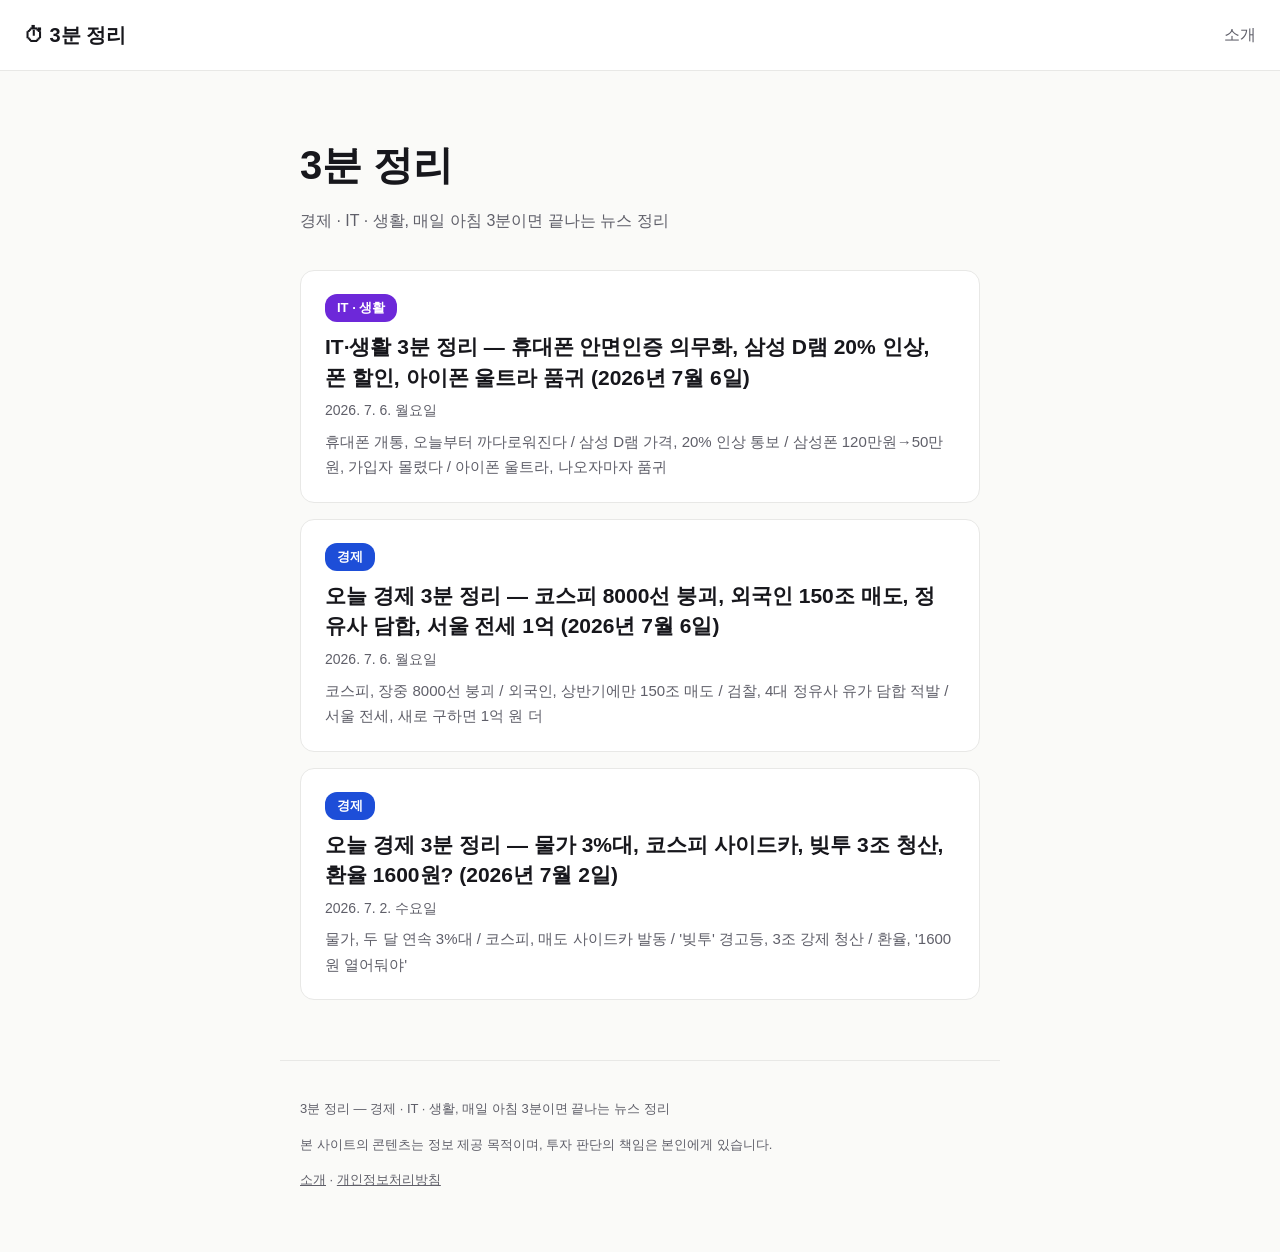
==== docs/index.html @ fee42cc3 "site/ -> docs/ for GitHub Pages branch deploy Co-Authored-By: Claude Fable 5 <noreply@anthropic.com>" ====
<!DOCTYPE html>
<html lang="ko">
<head>
<meta charset="utf-8">
<meta name="viewport" content="width=device-width, initial-scale=1">
<title>3분 정리</title>
<meta name="description" content="경제 · IT · 생활, 매일 아침 3분이면 끝나는 뉴스 정리">
<link rel="stylesheet" href="style.css">
<!-- adsense: 승인 후 이 자리에 스크립트 삽입 -->
</head>
<body>
<header class="top">
  <a class="brand" href="">⏱ 3분 정리</a>
  <nav><a href="about.html">소개</a></nav>
</header>
<main>
<section class="hero"><h1>3분 정리</h1><p>경제 · IT · 생활, 매일 아침 3분이면 끝나는 뉴스 정리</p></section><section class="list"><a class="card" href="posts/20260706_techlife.html"><span class="badge" style="background:#6D28D9">IT · 생활</span><h2>IT·생활 3분 정리 — 휴대폰 안면인증 의무화, 삼성 D램 20% 인상, 폰 할인, 아이폰 울트라 품귀 (2026년 7월 6일)</h2><p class="date">2026. 7. 6. 월요일</p><p class="sum">휴대폰 개통, 오늘부터 까다로워진다 / 삼성 D램 가격, 20% 인상 통보 / 삼성폰 120만원→50만원, 가입자 몰렸다 / 아이폰 울트라, 나오자마자 품귀</p></a>
<a class="card" href="posts/20260706_econ.html"><span class="badge" style="background:#1D4ED8">경제</span><h2>오늘 경제 3분 정리 — 코스피 8000선 붕괴, 외국인 150조 매도, 정유사 담합, 서울 전세 1억 (2026년 7월 6일)</h2><p class="date">2026. 7. 6. 월요일</p><p class="sum">코스피, 장중 8000선 붕괴 / 외국인, 상반기에만 150조 매도 / 검찰, 4대 정유사 유가 담합 적발 / 서울 전세, 새로 구하면 1억 원 더</p></a>
<a class="card" href="posts/20260702_econ.html"><span class="badge" style="background:#1D4ED8">경제</span><h2>오늘 경제 3분 정리 — 물가 3%대, 코스피 사이드카, 빚투 3조 청산, 환율 1600원? (2026년 7월 2일)</h2><p class="date">2026. 7. 2. 수요일</p><p class="sum">물가, 두 달 연속 3%대 / 코스피, 매도 사이드카 발동 / '빚투' 경고등, 3조 강제 청산 / 환율, '1600원 열어둬야'</p></a></section>
</main>
<footer>
  <p>3분 정리 — 경제 · IT · 생활, 매일 아침 3분이면 끝나는 뉴스 정리</p>
  <p>본 사이트의 콘텐츠는 정보 제공 목적이며, 투자 판단의 책임은 본인에게 있습니다.</p>
  <p><a href="about.html">소개</a> · <a href="privacy.html">개인정보처리방침</a></p>
</footer>
</body>
</html>
---- docs/style.css ----
:root { --ink:#17171c; --gray:#5f5f69; --line:#e8e8e6; --bg:#fafaf8; }
* { box-sizing:border-box; }
body { margin:0; background:var(--bg); color:var(--ink);
  font-family:"Pretendard","Malgun Gothic","Apple SD Gothic Neo",sans-serif; line-height:1.7; }
.top { display:flex; justify-content:space-between; align-items:center;
  padding:18px 24px; border-bottom:1px solid var(--line); background:#fff; }
.brand { font-weight:800; font-size:20px; color:var(--ink); text-decoration:none; }
.top nav a { color:var(--gray); text-decoration:none; margin-left:16px; }
main { max-width:720px; margin:0 auto; padding:24px 20px 60px; }
.hero { padding:36px 0 8px; }
.hero h1 { font-size:40px; margin:0 0 8px; }
.hero p { color:var(--gray); margin:0; }
.list { display:grid; gap:16px; margin-top:28px; }
.card { display:block; background:#fff; border:1px solid var(--line); border-radius:14px;
  padding:22px 24px; text-decoration:none; color:var(--ink); transition:transform .1s; }
.card:hover { transform:translateY(-2px); }
.card h2 { font-size:21px; margin:10px 0 6px; line-height:1.45; }
.card .sum { color:var(--gray); font-size:15px; margin:6px 0 0; }
.badge { display:inline-block; color:#fff; font-size:13px; font-weight:700;
  padding:3px 12px; border-radius:12px; }
.date { color:var(--gray); font-size:14px; margin:4px 0 0; }
.post { background:#fff; border:1px solid var(--line); border-radius:14px; padding:30px 28px; }
.post h1 { font-size:28px; line-height:1.45; }
.post h2 { font-size:21px; margin-top:34px; border-left:4px solid var(--ink); padding-left:12px; }
.post blockquote { margin:16px 0; padding:12px 18px; background:var(--bg);
  border-left:4px solid #ccc; color:var(--gray); }
.post hr { border:none; border-top:1px solid var(--line); margin:30px 0; }
footer { max-width:720px; margin:0 auto; padding:24px 20px 48px;
  color:var(--gray); font-size:13px; border-top:1px solid var(--line); }
footer a { color:var(--gray); }
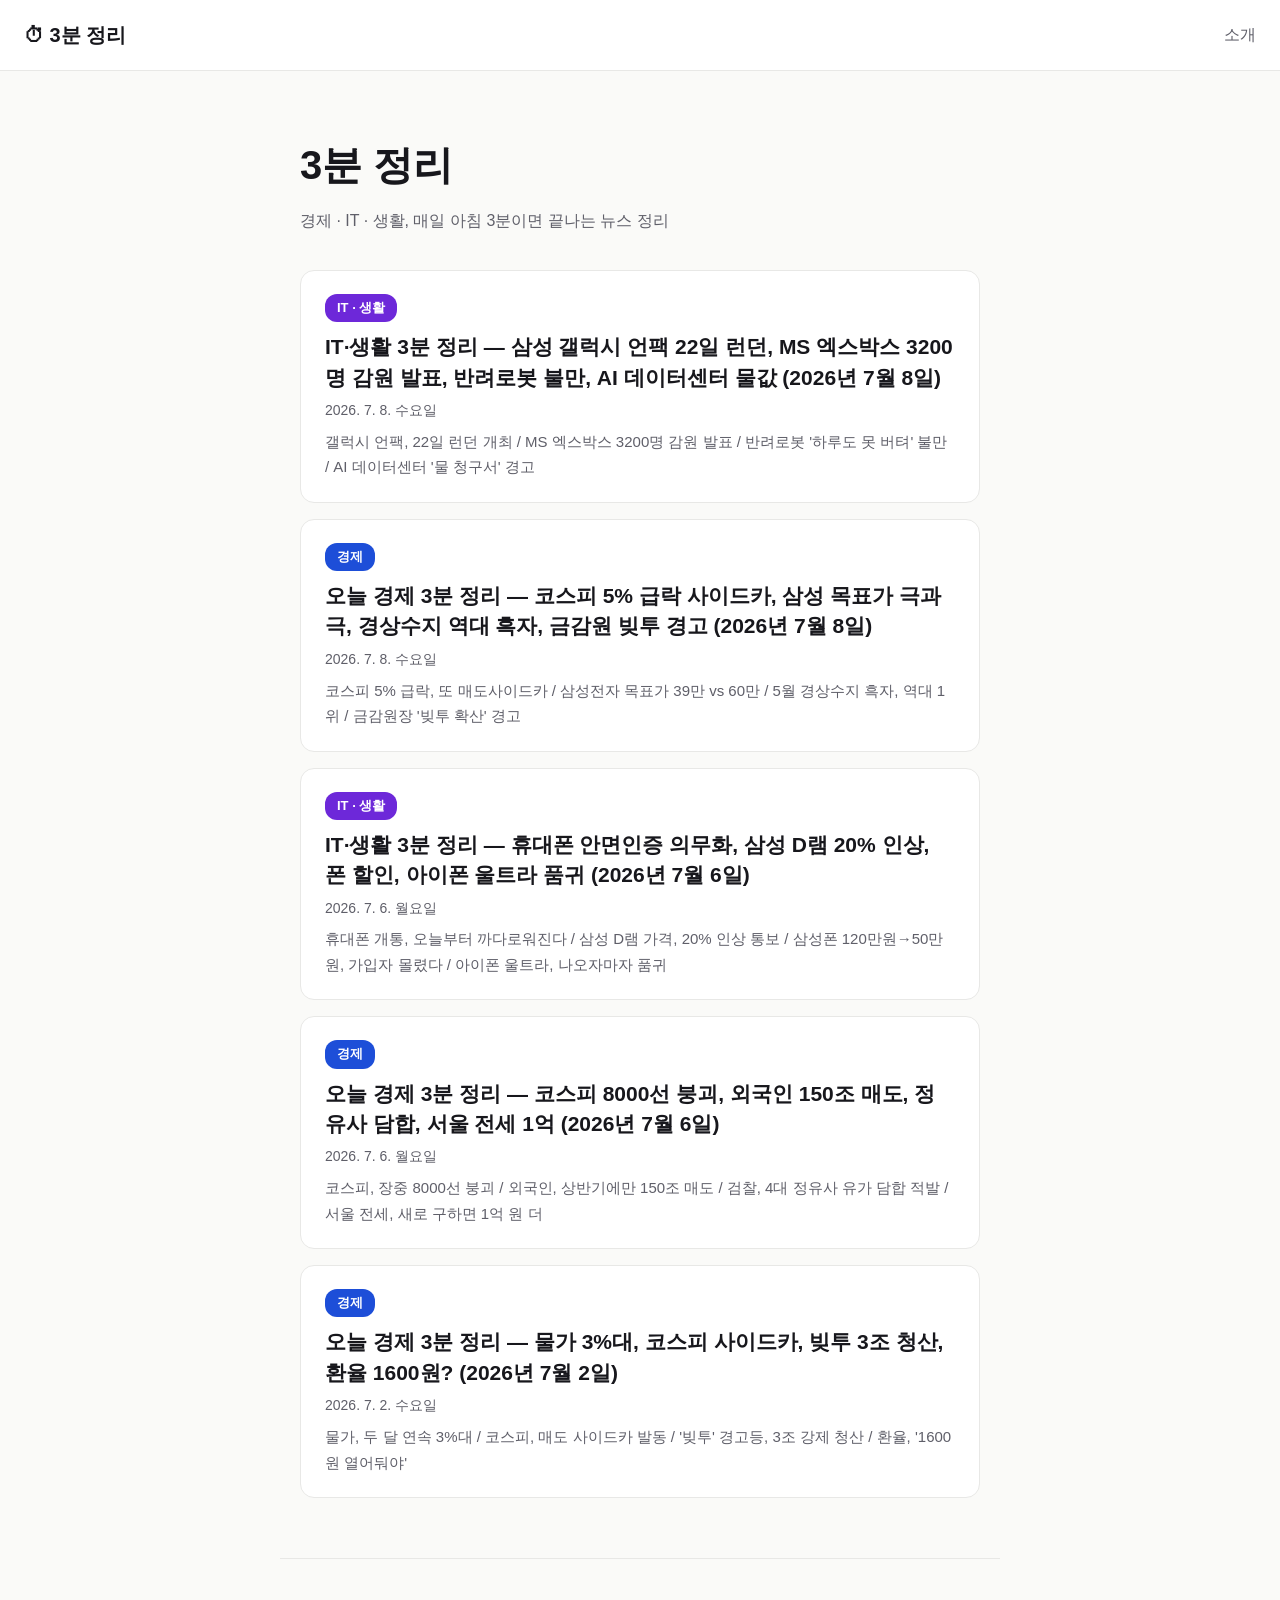
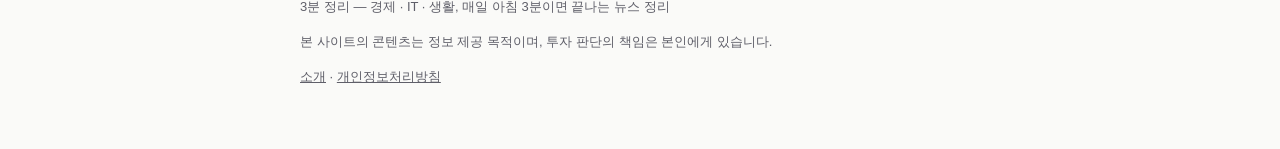
==== commit d1af3fd9: "2026-07-08 콘텐츠 3채널(econ·techlife·ai) + 아카이브 사이트 재빌드 - 사실검증 통과: econ·techlife F1~F6, ai 라이트 모드 A1~A6 " ====
--- a/docs/index.html
+++ b/docs/index.html
@@ -14,7 +14,9 @@
   <nav><a href="about.html">소개</a></nav>
 </header>
 <main>
-<section class="hero"><h1>3분 정리</h1><p>경제 · IT · 생활, 매일 아침 3분이면 끝나는 뉴스 정리</p></section><section class="list"><a class="card" href="posts/20260706_techlife.html"><span class="badge" style="background:#6D28D9">IT · 생활</span><h2>IT·생활 3분 정리 — 휴대폰 안면인증 의무화, 삼성 D램 20% 인상, 폰 할인, 아이폰 울트라 품귀 (2026년 7월 6일)</h2><p class="date">2026. 7. 6. 월요일</p><p class="sum">휴대폰 개통, 오늘부터 까다로워진다 / 삼성 D램 가격, 20% 인상 통보 / 삼성폰 120만원→50만원, 가입자 몰렸다 / 아이폰 울트라, 나오자마자 품귀</p></a>
+<section class="hero"><h1>3분 정리</h1><p>경제 · IT · 생활, 매일 아침 3분이면 끝나는 뉴스 정리</p></section><section class="list"><a class="card" href="posts/20260708_techlife.html"><span class="badge" style="background:#6D28D9">IT · 생활</span><h2>IT·생활 3분 정리 — 삼성 갤럭시 언팩 22일 런던, MS 엑스박스 3200명 감원 발표, 반려로봇 불만, AI 데이터센터 물값 (2026년 7월 8일)</h2><p class="date">2026. 7. 8. 수요일</p><p class="sum">갤럭시 언팩, 22일 런던 개최 / MS 엑스박스 3200명 감원 발표 / 반려로봇 '하루도 못 버텨' 불만 / AI 데이터센터 '물 청구서' 경고</p></a>
+<a class="card" href="posts/20260708_econ.html"><span class="badge" style="background:#1D4ED8">경제</span><h2>오늘 경제 3분 정리 — 코스피 5% 급락 사이드카, 삼성 목표가 극과극, 경상수지 역대 흑자, 금감원 빚투 경고 (2026년 7월 8일)</h2><p class="date">2026. 7. 8. 수요일</p><p class="sum">코스피 5% 급락, 또 매도사이드카 / 삼성전자 목표가 39만 vs 60만 / 5월 경상수지 흑자, 역대 1위 / 금감원장 '빚투 확산' 경고</p></a>
+<a class="card" href="posts/20260706_techlife.html"><span class="badge" style="background:#6D28D9">IT · 생활</span><h2>IT·생활 3분 정리 — 휴대폰 안면인증 의무화, 삼성 D램 20% 인상, 폰 할인, 아이폰 울트라 품귀 (2026년 7월 6일)</h2><p class="date">2026. 7. 6. 월요일</p><p class="sum">휴대폰 개통, 오늘부터 까다로워진다 / 삼성 D램 가격, 20% 인상 통보 / 삼성폰 120만원→50만원, 가입자 몰렸다 / 아이폰 울트라, 나오자마자 품귀</p></a>
 <a class="card" href="posts/20260706_econ.html"><span class="badge" style="background:#1D4ED8">경제</span><h2>오늘 경제 3분 정리 — 코스피 8000선 붕괴, 외국인 150조 매도, 정유사 담합, 서울 전세 1억 (2026년 7월 6일)</h2><p class="date">2026. 7. 6. 월요일</p><p class="sum">코스피, 장중 8000선 붕괴 / 외국인, 상반기에만 150조 매도 / 검찰, 4대 정유사 유가 담합 적발 / 서울 전세, 새로 구하면 1억 원 더</p></a>
 <a class="card" href="posts/20260702_econ.html"><span class="badge" style="background:#1D4ED8">경제</span><h2>오늘 경제 3분 정리 — 물가 3%대, 코스피 사이드카, 빚투 3조 청산, 환율 1600원? (2026년 7월 2일)</h2><p class="date">2026. 7. 2. 수요일</p><p class="sum">물가, 두 달 연속 3%대 / 코스피, 매도 사이드카 발동 / '빚투' 경고등, 3조 강제 청산 / 환율, '1600원 열어둬야'</p></a></section>
 </main>
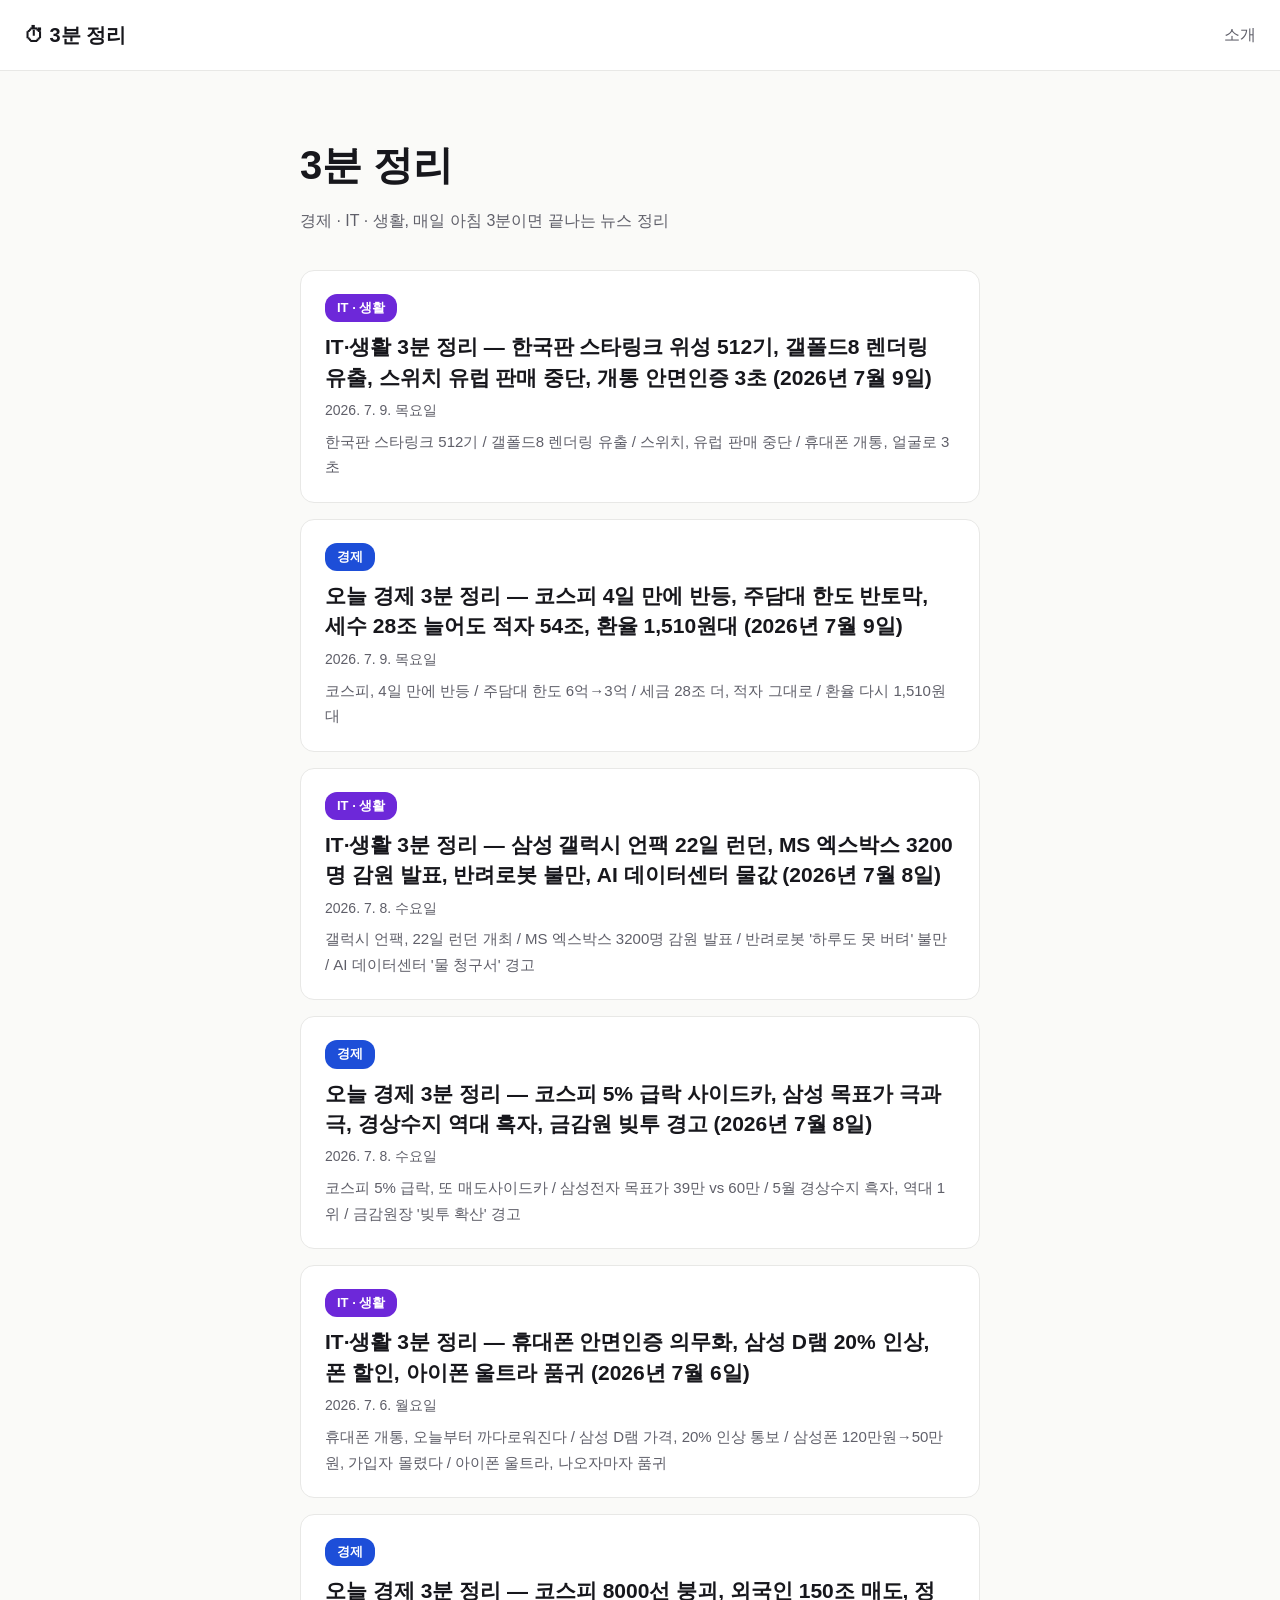
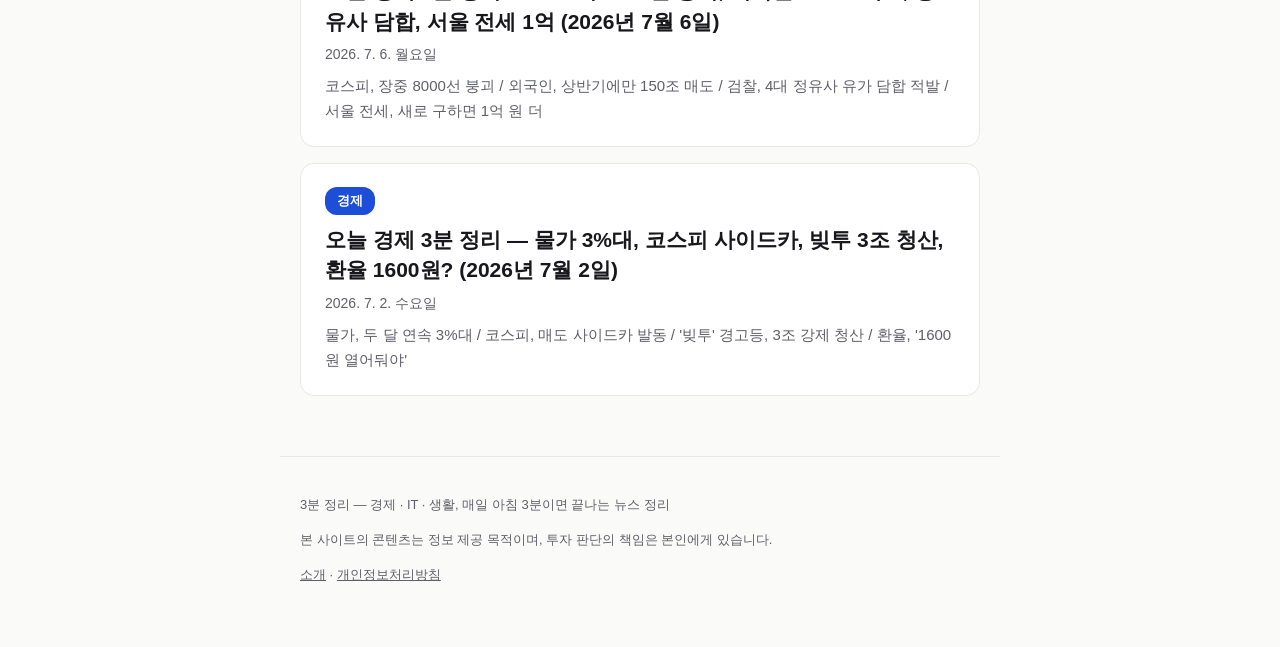
==== commit 3a41af17: "daily: 2026-07-09 (econ·techlife) + 수집기 쇼트리스트·pick.py로 토큰 절감" ====
--- a/docs/index.html
+++ b/docs/index.html
@@ -5,6 +5,14 @@
 <meta name="viewport" content="width=device-width, initial-scale=1">
 <title>3분 정리</title>
 <meta name="description" content="경제 · IT · 생활, 매일 아침 3분이면 끝나는 뉴스 정리">
+<meta property="og:title" content="3분 정리">
+<meta property="og:description" content="경제 · IT · 생활, 매일 아침 3분이면 끝나는 뉴스 정리">
+<meta property="og:type" content="website">
+<meta property="og:site_name" content="3분 정리">
+<meta property="og:locale" content="ko_KR">
+<link rel="canonical" href="https://smkang1023-png.github.io/3min/">
+<meta property="og:url" content="https://smkang1023-png.github.io/3min/">
+<link rel="alternate" type="application/rss+xml" title="3분 정리" href="https://smkang1023-png.github.io/3min/feed.xml">
 <link rel="stylesheet" href="style.css">
 <!-- adsense: 승인 후 이 자리에 스크립트 삽입 -->
 </head>
@@ -14,7 +22,9 @@
   <nav><a href="about.html">소개</a></nav>
 </header>
 <main>
-<section class="hero"><h1>3분 정리</h1><p>경제 · IT · 생활, 매일 아침 3분이면 끝나는 뉴스 정리</p></section><section class="list"><a class="card" href="posts/20260708_techlife.html"><span class="badge" style="background:#6D28D9">IT · 생활</span><h2>IT·생활 3분 정리 — 삼성 갤럭시 언팩 22일 런던, MS 엑스박스 3200명 감원 발표, 반려로봇 불만, AI 데이터센터 물값 (2026년 7월 8일)</h2><p class="date">2026. 7. 8. 수요일</p><p class="sum">갤럭시 언팩, 22일 런던 개최 / MS 엑스박스 3200명 감원 발표 / 반려로봇 '하루도 못 버텨' 불만 / AI 데이터센터 '물 청구서' 경고</p></a>
+<section class="hero"><h1>3분 정리</h1><p>경제 · IT · 생활, 매일 아침 3분이면 끝나는 뉴스 정리</p></section><section class="list"><a class="card" href="posts/20260709_techlife.html"><span class="badge" style="background:#6D28D9">IT · 생활</span><h2>IT·생활 3분 정리 — 한국판 스타링크 위성 512기, 갤폴드8 렌더링 유출, 스위치 유럽 판매 중단, 개통 안면인증 3초 (2026년 7월 9일)</h2><p class="date">2026. 7. 9. 목요일</p><p class="sum">한국판 스타링크 512기 / 갤폴드8 렌더링 유출 / 스위치, 유럽 판매 중단 / 휴대폰 개통, 얼굴로 3초</p></a>
+<a class="card" href="posts/20260709_econ.html"><span class="badge" style="background:#1D4ED8">경제</span><h2>오늘 경제 3분 정리 — 코스피 4일 만에 반등, 주담대 한도 반토막, 세수 28조 늘어도 적자 54조, 환율 1,510원대 (2026년 7월 9일)</h2><p class="date">2026. 7. 9. 목요일</p><p class="sum">코스피, 4일 만에 반등 / 주담대 한도 6억→3억 / 세금 28조 더, 적자 그대로 / 환율 다시 1,510원대</p></a>
+<a class="card" href="posts/20260708_techlife.html"><span class="badge" style="background:#6D28D9">IT · 생활</span><h2>IT·생활 3분 정리 — 삼성 갤럭시 언팩 22일 런던, MS 엑스박스 3200명 감원 발표, 반려로봇 불만, AI 데이터센터 물값 (2026년 7월 8일)</h2><p class="date">2026. 7. 8. 수요일</p><p class="sum">갤럭시 언팩, 22일 런던 개최 / MS 엑스박스 3200명 감원 발표 / 반려로봇 '하루도 못 버텨' 불만 / AI 데이터센터 '물 청구서' 경고</p></a>
 <a class="card" href="posts/20260708_econ.html"><span class="badge" style="background:#1D4ED8">경제</span><h2>오늘 경제 3분 정리 — 코스피 5% 급락 사이드카, 삼성 목표가 극과극, 경상수지 역대 흑자, 금감원 빚투 경고 (2026년 7월 8일)</h2><p class="date">2026. 7. 8. 수요일</p><p class="sum">코스피 5% 급락, 또 매도사이드카 / 삼성전자 목표가 39만 vs 60만 / 5월 경상수지 흑자, 역대 1위 / 금감원장 '빚투 확산' 경고</p></a>
 <a class="card" href="posts/20260706_techlife.html"><span class="badge" style="background:#6D28D9">IT · 생활</span><h2>IT·생활 3분 정리 — 휴대폰 안면인증 의무화, 삼성 D램 20% 인상, 폰 할인, 아이폰 울트라 품귀 (2026년 7월 6일)</h2><p class="date">2026. 7. 6. 월요일</p><p class="sum">휴대폰 개통, 오늘부터 까다로워진다 / 삼성 D램 가격, 20% 인상 통보 / 삼성폰 120만원→50만원, 가입자 몰렸다 / 아이폰 울트라, 나오자마자 품귀</p></a>
 <a class="card" href="posts/20260706_econ.html"><span class="badge" style="background:#1D4ED8">경제</span><h2>오늘 경제 3분 정리 — 코스피 8000선 붕괴, 외국인 150조 매도, 정유사 담합, 서울 전세 1억 (2026년 7월 6일)</h2><p class="date">2026. 7. 6. 월요일</p><p class="sum">코스피, 장중 8000선 붕괴 / 외국인, 상반기에만 150조 매도 / 검찰, 4대 정유사 유가 담합 적발 / 서울 전세, 새로 구하면 1억 원 더</p></a>
